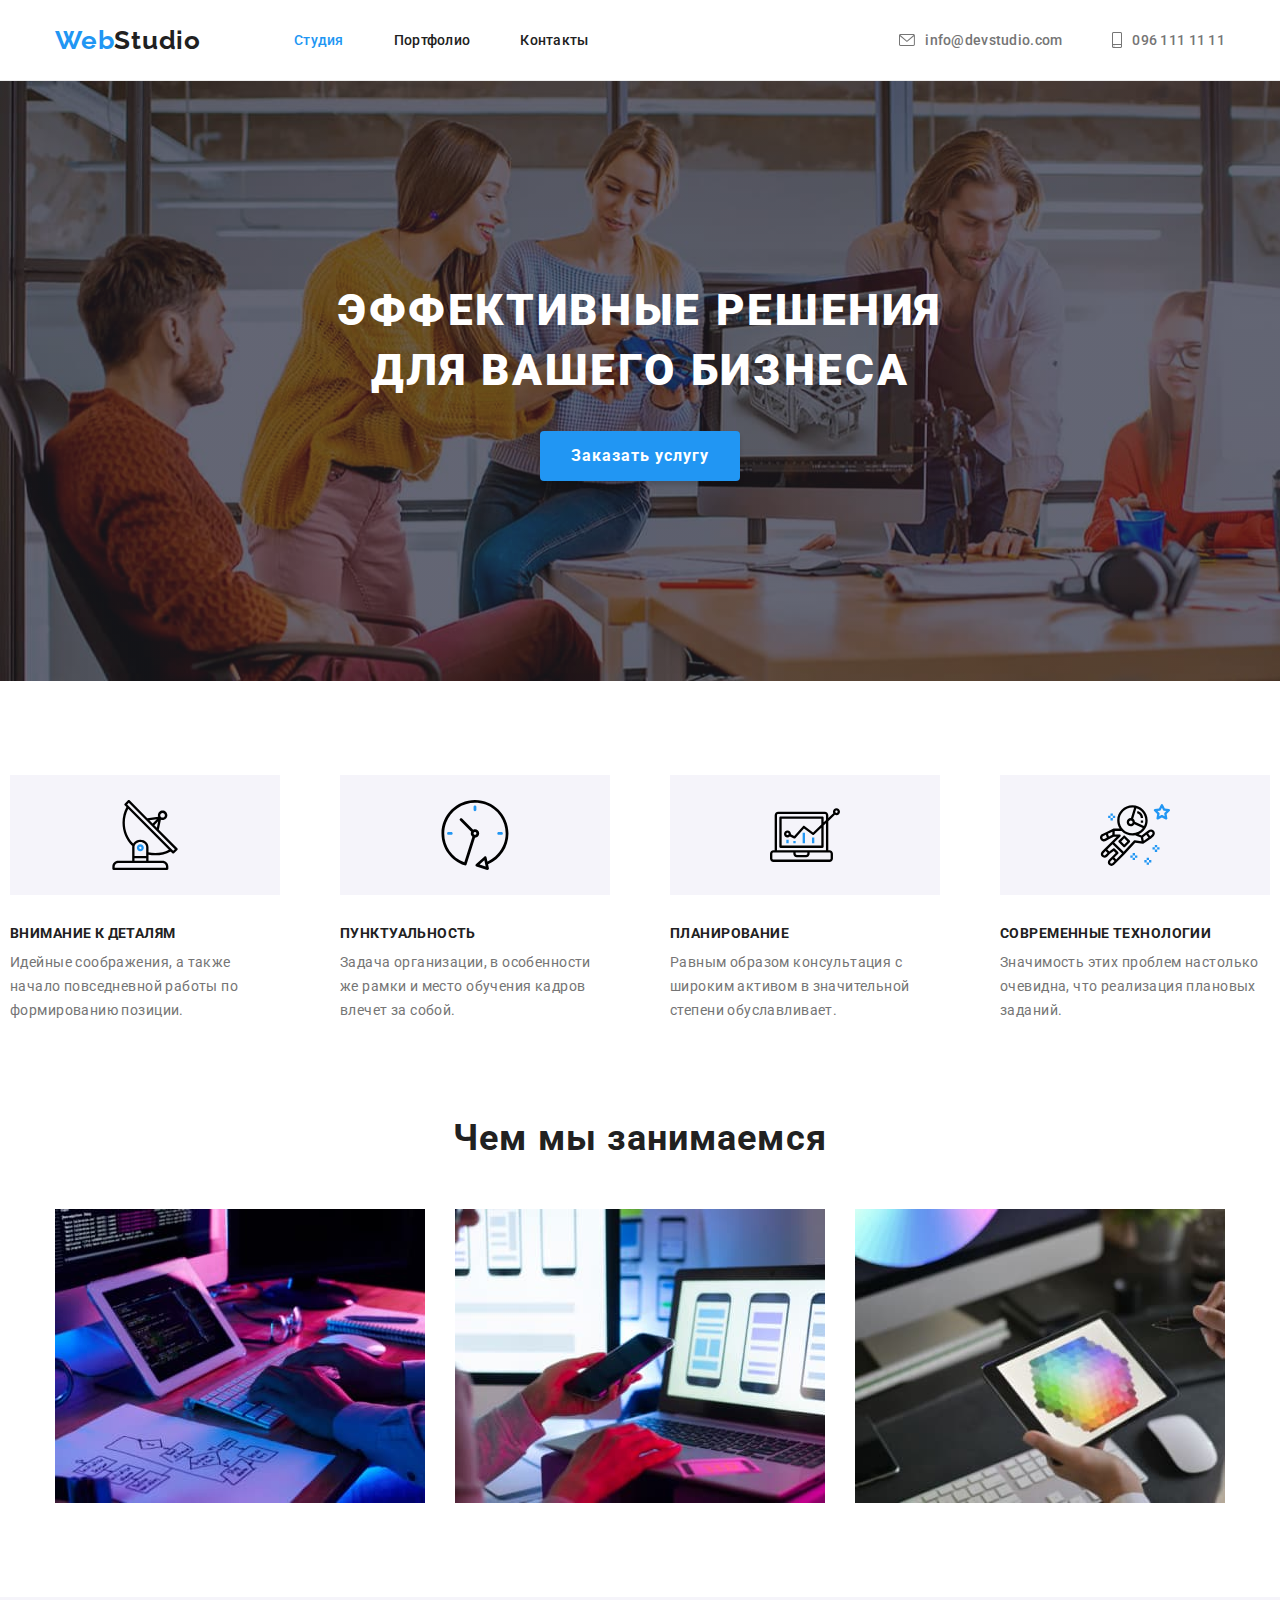
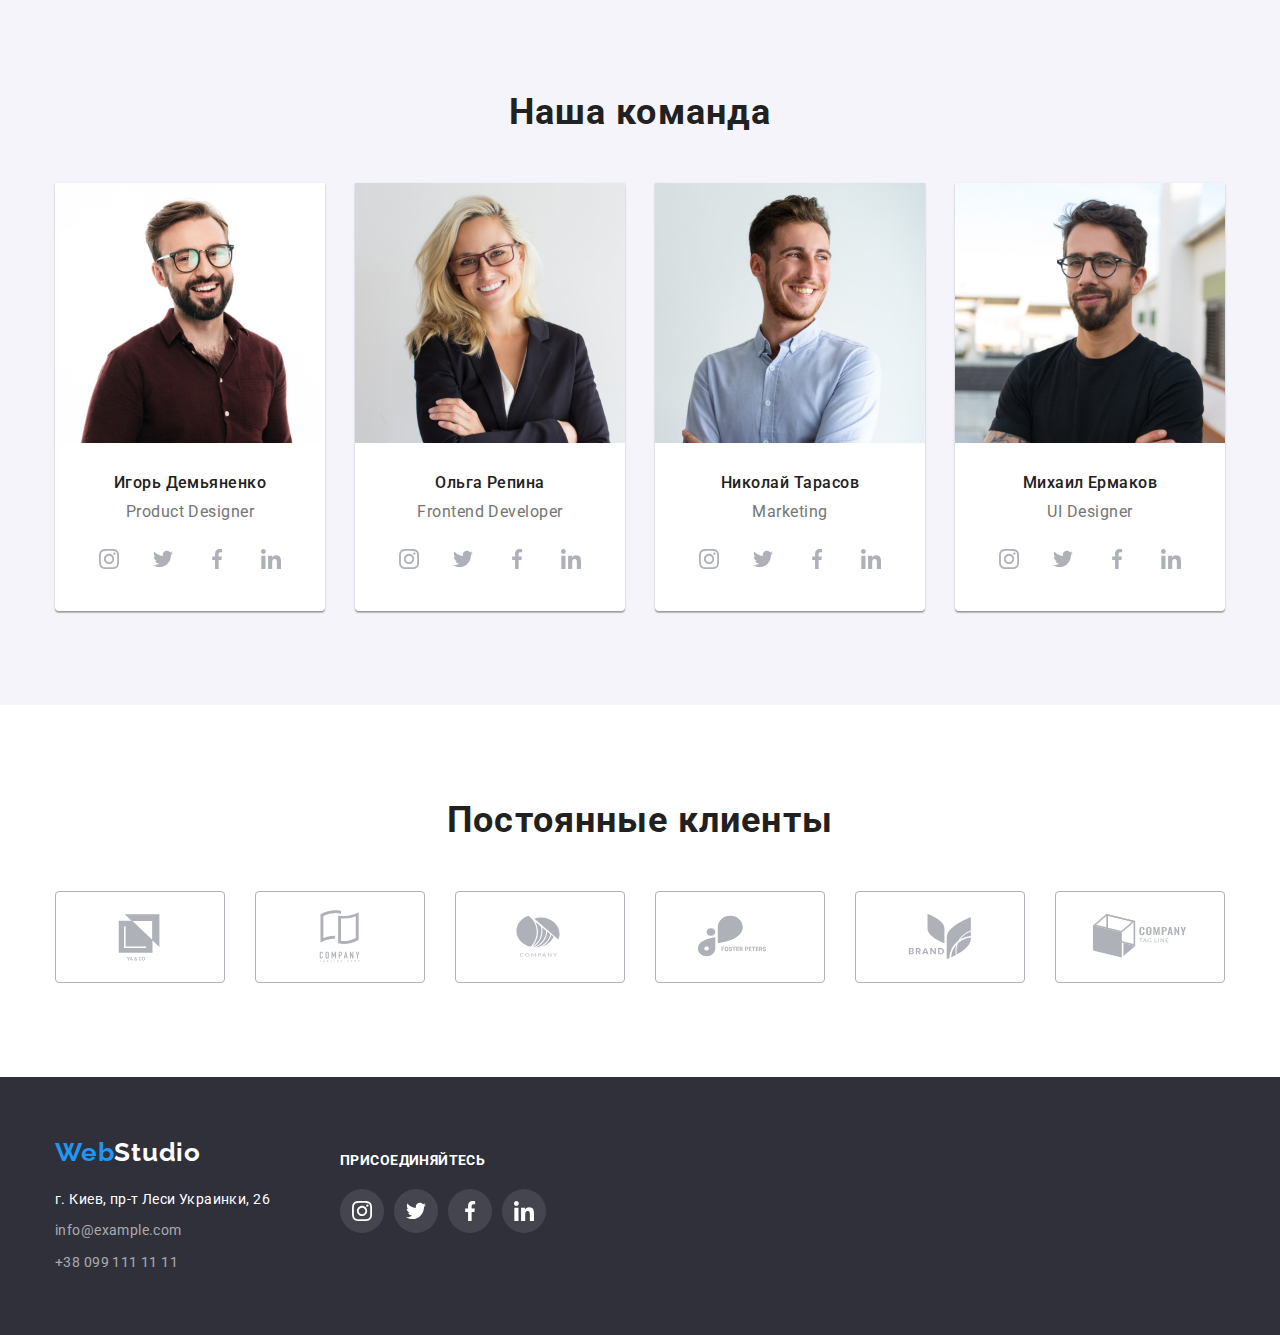
==== index.html @ 715cdfd1 "Initial commit" ====
<!DOCTYPE html>
<html lang="ru">
  <head>
    <meta charset="UTF-8" />
    <meta http-equiv="X-UA-Compatible" content="IE=edge" />
    <meta name="viewport" content="width=device-width, initial-scale=1.0" />
    <title>Студия</title>
    <link rel="preconnect" href="https://fonts.googleapis.com" />
    <link rel="preconnect" href="https://fonts.gstatic.com" crossorigin />
    <link
      href="https://fonts.googleapis.com/css2?family=Raleway:wght@700&family=Roboto:wght@400;500;700;900&display=swap"
      rel="stylesheet"
    />
    <link
      rel="stylesheet"
      href="https://cdnjs.cloudflare.com/ajax/libs/modern-normalize/1.1.0/modern-normalize.css"
      integrity="sha512-Y0MM+V6ymRKN2zStTqzQ227DWhhp4Mzdo6gnlRnuaNCbc+YN/ZH0sBCLTM4M0oSy9c9VKiCvd4Jk44aCLrNS5Q=="
      crossorigin="anonymous"
      referrerpolicy="no-referrer"
    />
    <link rel="stylesheet" href="./css/styles.css" />
  </head>
  <body class="page">
    <header class="header">
      <div class="container container-header">
        <a class="logo link" href="./index.html" lang="en"
          >Web<span class="second-color-logo">Studio</span></a
        >
        <nav class="nav">
          <ul class="site-nav list">
            <li><a class="link current" href="./index.html">Студия</a></li>
            <li><a class="link" href="./portfolio.html">Портфолио</a></li>
            <li><a class="link" href="#contacts">Контакты</a></li>
          </ul>
        </nav>
        <ul class="contacts-header">
          <li>
            <a class="contact link" href="mailto:info@devstudio.com" lang="en">
              <svg class="icon-contact" aria-label="Конверт" width="16px" height="12px">
                <use href="./images/icon-svg.svg#icon-envelope"></use>
              </svg>
              info@devstudio.com</a
            >
          </li>
          <li>
            <a class="contact link" href="tel+380961111111">
              <svg class="icon-contact" aria-label="Телефон" width="10px" height="16px">
                <use href="./images/icon-svg.svg#icon-smartphone"></use>
              </svg>
              096 111 11 11</a
            >
          </li>
        </ul>
      </div>
    </header>
    <!--hero-->
    <main>
      <section class="hero-section">
        <div class="container">
          <h1 class="hero-title">Эффективные решения для вашего бизнеса</h1>
          <button class="hero-button" type="button">Заказать услугу</button>
        </div>
      </section>
      <!--benefits(be hides)-->
      <section class="section section-benefits">
        <div class="container">
          <h2 class="title visually-hidden">benefits</h2>
          <ul class="benefits-list">
            <li class="benefits-item">
              <div class="feature">
                <svg width="70px" height="70px">
                  <use href="./images/icon-svg.svg#icon-antenna"></use>
                </svg>
              </div>
              <h3 class="title-item">Внимание к деталям</h3>
              <p class="text">
                Идейные соображения, а также начало повседневной работы по формированию позиции.
              </p>
            </li>
            <li class="benefits-item">
              <div class="feature">
                <svg width="70px" height="70px">
                  <use href="./images/icon-svg.svg#icon-clock"></use>
                </svg>
              </div>
              <h3 class="title-item">Пунктуальность</h3>
              <p class="text">
                Задача организации, в особенности же рамки и место обучения кадров влечет за собой.
              </p>
            </li>
            <li class="benefits-item">
              <div class="feature">
                <svg width="70px" height="70px">
                  <use href="./images/icon-svg.svg#icon-diagram"></use>
                </svg>
              </div>
              <h3 class="title-item">Планирование</h3>
              <p class="text">
                Равным образом консультация с широким активом в значительной степени обуславливает.
              </p>
            </li>
            <li class="benefits-item">
              <div class="feature">
                <svg width="70px" height="70px">
                  <use href="./images/icon-svg.svg#icon-astronaut"></use>
                </svg>
              </div>
              <h3 class="title-item">Современные технологии</h3>
              <p class="text">
                Значимость этих проблем настолько очевидна, что реализация плановых заданий.
              </p>
            </li>
          </ul>
        </div>
      </section>
      <!--about-->
      <section class="section section-about">
        <div class="container">
          <h2 class="title section-title">Чем мы занимаемся</h2>
          <ul class="about-list">
            <li class="about-item">
              <img src="./images/img-1.jpg" width="370" alt="верстка html" />
            </li>
            <li class="about-item">
              <img
                src="./images/img-2.jpg"
                width="370"
                alt="работа над стилем будущего приложения"
              />
            </li>
            <li class="about-item">
              <img src="./images/img-3.jpg" width="370" alt="палитра цветов на экране планшета" />
            </li>
          </ul>
        </div>
      </section>
      <!--our team-->
      <section class="section section-team">
        <div class="container">
          <h2 class="title section-title">Наша команда</h2>
          <ul class="cards">
            <li class="card">
              <img src="./images/img-t1.jpg" width="270" alt="фото мужчины" />
              <div class="team-card-wrapper">
                <h3 class="title-item-team">Игорь Демьяненко</h3>
                <p class="text-team" lang="en">Product Designer</p>
                <ul class="social-list">
                  <li>
                    <a class="social-link" href="https://www.instagram.com/">
                      <svg
                        class="social-icon"
                        width="20px"
                        height="20px"
                        aria-label="посилання на instagram"
                      >
                        <use href="./images/icon-svg.svg#icon-instagram"></use>
                      </svg>
                    </a>
                  </li>
                  <li>
                    <a class="social-link" href="https://twitter.com/">
                      <svg
                        class="social-icon"
                        width="20px"
                        height="20px"
                        aria-label="посилання на twitter"
                      >
                        <use href="./images/icon-svg.svg#icon-twitter"></use>
                      </svg>
                    </a>
                  </li>
                  <li>
                    <a class="social-link" href="https://www.facebook.com/">
                      <svg
                        class="social-icon"
                        width="20px"
                        height="20px"
                        aria-label="посилання на facebook"
                      >
                        <use href="./images/icon-svg.svg#icon-facebook"></use>
                      </svg>
                    </a>
                  </li>
                  <li>
                    <a class="social-link" href="https://ua.linkedin.com/">
                      <svg
                        class="social-icon"
                        width="20px"
                        height="20px"
                        aria-label="посилання на linkedin"
                      >
                        <use href="./images/icon-svg.svg#icon-linkedin"></use>
                      </svg>
                    </a>
                  </li>
                </ul>
              </div>
            </li>
            <li class="card">
              <img src="./images/img-t2.jpg" width="270" alt="фото женщины" />
              <div class="team-card-wrapper">
                <h3 class="title-item-team">Ольга Репина</h3>
                <p class="text-team" lang="en">Frontend Developer</p>
                <ul class="social-list">
                  <li>
                    <a class="social-link" href="https://www.instagram.com/">
                      <svg
                        class="social-icon"
                        width="20px"
                        height="20px"
                        aria-label="посилання на instagram"
                      >
                        <use href="./images/icon-svg.svg#icon-instagram"></use>
                      </svg>
                    </a>
                  </li>
                  <li>
                    <a class="social-link" href="https://twitter.com/">
                      <svg
                        class="social-icon"
                        width="20px"
                        height="20px"
                        aria-label="посилання на twitter"
                      >
                        <use href="./images/icon-svg.svg#icon-twitter"></use>
                      </svg>
                    </a>
                  </li>
                  <li>
                    <a class="social-link" href="https://www.facebook.com/">
                      <svg
                        class="social-icon"
                        width="20px"
                        height="20px"
                        aria-label="посилання на facebook"
                      >
                        <use href="./images/icon-svg.svg#icon-facebook"></use>
                      </svg>
                    </a>
                  </li>
                  <li>
                    <a class="social-link" href="https://ua.linkedin.com/">
                      <svg
                        class="social-icon"
                        width="20px"
                        height="20px"
                        aria-label="посилання на linkedin"
                      >
                        <use href="./images/icon-svg.svg#icon-linkedin"></use>
                      </svg>
                    </a>
                  </li>
                </ul>
              </div>
            </li>
            <li class="card">
              <img src="./images/img-t3.jpg" width="270" alt="фото мужчины" />
              <div class="team-card-wrapper">
                <h3 class="title-item-team">Николай Тарасов</h3>
                <p class="text-team" lang="en">Marketing</p>
                <ul class="social-list">
                  <li>
                    <a class="social-link" href="https://www.instagram.com/">
                      <svg
                        class="social-icon"
                        width="20px"
                        height="20px"
                        aria-label="посилання на instagram"
                      >
                        <use href="./images/icon-svg.svg#icon-instagram"></use>
                      </svg>
                    </a>
                  </li>
                  <li>
                    <a class="social-link" href="https://twitter.com/">
                      <svg
                        class="social-icon"
                        width="20px"
                        height="20px"
                        aria-label="посилання на twitter"
                      >
                        <use href="./images/icon-svg.svg#icon-twitter"></use>
                      </svg>
                    </a>
                  </li>
                  <li>
                    <a class="social-link" href="https://www.facebook.com/">
                      <svg
                        class="social-icon"
                        width="20px"
                        height="20px"
                        aria-label="посилання на facebook"
                      >
                        <use href="./images/icon-svg.svg#icon-facebook"></use>
                      </svg>
                    </a>
                  </li>
                  <li>
                    <a class="social-link" href="https://ua.linkedin.com/">
                      <svg
                        class="social-icon"
                        width="20px"
                        height="20px"
                        aria-label="посилання на linkedin"
                      >
                        <use href="./images/icon-svg.svg#icon-linkedin"></use>
                      </svg>
                    </a>
                  </li>
                </ul>
              </div>
            </li>
            <li class="card">
              <img src="./images/img-t4.jpg" width="270" alt="фото мужчины" />
              <div class="team-card-wrapper">
                <h3 class="title-item-team">Михаил Ермаков</h3>
                <p class="text-team" lang="en">UI Designer</p>
                <ul class="social-list">
                  <li>
                    <a class="social-link" href="https://www.instagram.com/">
                      <svg
                        class="social-icon"
                        width="20px"
                        height="20px"
                        aria-label="посилання на instagram"
                      >
                        <use href="./images/icon-svg.svg#icon-instagram"></use>
                      </svg>
                    </a>
                  </li>
                  <li>
                    <a class="social-link" href="https://twitter.com/">
                      <svg
                        class="social-icon"
                        width="20px"
                        height="20px"
                        aria-label="посилання на twitter"
                      >
                        <use href="./images/icon-svg.svg#icon-twitter"></use>
                      </svg>
                    </a>
                  </li>
                  <li>
                    <a class="social-link" href="https://www.facebook.com/">
                      <svg
                        class="social-icon"
                        width="20px"
                        height="20px"
                        aria-label="посилання на facebook"
                      >
                        <use href="./images/icon-svg.svg#icon-facebook"></use>
                      </svg>
                    </a>
                  </li>
                  <li>
                    <a class="social-link" href="https://ua.linkedin.com/">
                      <svg
                        class="social-icon"
                        width="20px"
                        height="20px"
                        aria-label="посилання на linkedin"
                      >
                        <use href="./images/icon-svg.svg#icon-linkedin"></use>
                      </svg>
                    </a>
                  </li>
                </ul>
              </div>
            </li>
          </ul>
        </div>
      </section>

      <section class="section">
        <div class="container">
          <h2 class="title section-title">Постоянные клиенты</h2>
          <ul class="regular-list">
            <li>
              <a class="regular-link" href="#">
                <svg class="regular-icon" width="106px" height="60px">
                  <use href="./images/icon-svg.svg#icon-yaco"></use>
                </svg>
              </a>
            </li>
            <li>
              <a class="regular-link" href="#">
                <svg class="regular-icon" width="106px" height="60px">
                  <use href="./images/icon-svg.svg#icon-company-tagline-here"></use>
                </svg>
              </a>
            </li>
            <li>
              <a class="regular-link" href="#">
                <svg class="regular-icon" width="106px" height="60px">
                  <use href="./images/icon-svg.svg#icon-company"></use>
                </svg>
              </a>
            </li>
            <li>
              <a class="regular-link" href="#">
                <svg class="regular-icon" width="106px" height="60px">
                  <use href="./images/icon-svg.svg#icon-foster-peters"></use>
                </svg>
              </a>
            </li>
            <li>
              <a class="regular-link" href="#">
                <svg class="regular-icon" width="106px" height="60px">
                  <use href="./images/icon-svg.svg#icon-brand"></use>
                </svg>
              </a>
            </li>
            <li>
              <a class="regular-link" href="#">
                <svg class="regular-icon" width="106px" height="60px">
                  <use href="./images/icon-svg.svg#icon-company-tag-line"></use>
                </svg>
              </a>
            </li>
          </ul>
        </div>
      </section>
    </main>
    <!-- footer -->
    <footer class="footer">
      <div class="container nav-footer">
        <div class="nav-footer-block">
          <a class="logo link" href="./index.html" lang="en"
            >Web<span class="alt-color-logo">Studio</span></a
          >
          <address class="address" id="contacts">
            <ul class="contacts-list">
              <li class="address-contact">г. Киев, пр-т Леси Украинки, 26</li>
              <li>
                <a class="link contact-footer" href="mailto:info@example.com" lang="en"
                  >info@example.com</a
                >
              </li>
              <li>
                <a class="link contact-footer" href="tel+380991111111">+38 099 111 11 11</a>
              </li>
            </ul>
          </address>
        </div>
        <div class="join-us">
          <h2 class="title-item footer-title">присоединяйтесь</h2>
          <ul class="social-list-footer">
            <li>
              <a class="social-link footer-social" href="https://www.instagram.com/">
                <svg width="20px" height="20px">
                  <use href="./images/icon-svg.svg#icon-instagram"></use>
                </svg>
              </a>
            </li>
            <li>
              <a class="social-link footer-social" href="https://twitter.com/">
                <svg width="20px" height="20px">
                  <use href="./images/icon-svg.svg#icon-twitter"></use>
                </svg>
              </a>
            </li>
            <li>
              <a class="social-link footer-social" href="https://www.facebook.com/">
                <svg width="20px" height="20px">
                  <use href="./images/icon-svg.svg#icon-facebook"></use>
                </svg>
              </a>
            </li>
            <li>
              <a class="social-link footer-social" href="https://ua.linkedin.com/">
                <svg width="20px" height="20px">
                  <use href="./images/icon-svg.svg#icon-linkedin"></use>
                </svg>
              </a>
            </li>
          </ul>
        </div>
      </div>
    </footer>
  </body>
</html>
---- css/styles.css ----
:root {
  --background-color: #e5e5e5;
  --background-second-color: #2f303a;
  --background-white: #ffffff;
  --background-section: #f5f4fa;
  --title-text-color: #212121;
  --primary-text-color: #757575;
  --accent-color: #2196f3;
  --social-color: #afb1b8;
  --hero-button-accent: #188ce8;
}
/* base */
html {
  scroll-behavior: smooth;
}
body {
  color: var(--title-text-color);

  font-family: 'Roboto', sans-serif;
  font-size: 14px;
}

h1,
h2,
h3,
h4,
h5,
h6,
p,
ul {
  list-style: none;
  margin: 0;
  padding: 0;
}
.container {
  padding: 0px 15px;
  width: 1200px;
  margin-left: auto;
  margin-right: auto;
}

.section {
  padding-top: 94px;
  padding-bottom: 94px;
}

img {
  max-width: 100%;
  display: block;
}

.visually-hidden {
  position: absolute;
  width: 1px;
  height: 1px;
  margin: -1px;
  border: 0;
  padding: 0;

  white-space: nowrap;
  clip-path: inset(100%);
  clip: rect(0 0 0 0);
  overflow: hidden;
}

/* header */

.container-header {
  display: flex;
  align-items: center;
}

.header {
  border-bottom: #ececec solid 1px;
}

.nav {
  margin-left: 93px;
}

.site-nav {
  display: flex;
  font-weight: 500;
  line-height: 1.17;
  letter-spacing: 0.02em;
}

.site-nav .link {
  display: block;
  padding: 32px 0;
}

.site-nav > li + li {
  margin-left: 50px;
}

.site-nav .link.current {
  color: var(--accent-color);
}

.link {
  text-decoration: none;
  color: inherit;
}

.link:hover,
.link:focus {
  color: var(--accent-color);
}

.contacts-header {
  display: flex;
  margin-left: auto;
  font-weight: 500;
  letter-spacing: 0.02em;
}

.contacts-header > li + li {
  margin-left: 50px;
}

.contacts-header .link {
  display: flex;
  padding: 32px 0;
}

.icon-contact {
  margin-right: 10px;
  fill: currentColor;
}

.contact {
  display: flex;
  align-items: center;
  color: var(--primary-text-color);

  cursor: pointer;
}
.contact:hover,
.contact:focus {
  color: var(--accent-color);
}

/* logo */
.logo {
  font-family: Raleway, sans-serif;
  font-weight: 700;
  font-size: 26px;
  line-height: 1.17;
  letter-spacing: 0.03em;
  color: #2196f3;
}
.alt-color-logo {
  color: var(--background-white);
}
.second-color-logo {
  color: var(--title-text-color);
}
/* hero */
.hero-title {
  width: 696px;
  margin-left: auto;
  margin-right: auto;
  font-weight: 900;
  font-size: 44px;
  line-height: 1.36;
  letter-spacing: 0.06em;
  text-transform: uppercase;
  text-align: center;
  color: var(--background-white);
}
.hero-section {
  width: 100%;
  max-width: 1600px;
  margin-left: auto;
  margin-right: auto;
  background-image: linear-gradient(to bottom, rgba(47, 48, 58, 0.4), rgba(47, 48, 58, 0.4)),
    url(../images/hero-img.jpg);
  background-color: var(--background-second-color);
  padding: 200px 0;
}
.hero-button {
  display: block;
  margin: 0 auto;
  margin-top: 30px;

  font-family: inherit;
  font-weight: 700;
  font-size: 16px;
  line-height: 1.86;
  letter-spacing: 0.06em;

  width: 200px;
  height: 50px;
  box-shadow: 0px 4px 4px rgba(0, 0, 0, 0.15);
  border: none;
  border-radius: 4px;

  background-color: var(--accent-color);
  color: var(--background-white);

  cursor: pointer;
}
.hero-button:hover,
.hero-button:focus {
  background-color: var(--hero-button-accent);
  color: var(--background-white);
}

/* main page */

.feature {
  display: flex;
  justify-content: center;
  align-items: center;

  width: 270px;
  height: 120px;

  background-color: var(--background-section);

  margin-bottom: 30px;
}

/* benefit */

.benefits-list,
.about-list,
.cards {
  display: flex;
  justify-content: center;
}

.benefits-list > li {
  display: block;
  padding: 0 15px;
}

.benefits-list > li + li,
.about-list > li + li,
.cards > li + li {
  margin-left: 30px;
}

.benefits-list .text,
.text-team {
  margin-top: 10px;
}

.section-title {
  margin-bottom: 50px;
  font-weight: 700;
  font-size: 36px;
  line-height: 1.17;
  color: var(--title-text-color);
  letter-spacing: 0.03em;

  text-align: center;
}

.section-about {
  padding-top: 0;
}

/* our-team */

.section-team {
  background-color: var(--background-section);
}

.team-card-wrapper {
  padding: 30px 0;
}

.card {
  background-color: var(--background-white);
  box-shadow: 0px 1px 3px rgba(0, 0, 0, 0.12), 0px 1px 1px rgba(0, 0, 0, 0.14),
    0px 2px 1px rgba(0, 0, 0, 0.2);
  border-radius: 0px 0px 4px 4px;
}

.social-list {
  display: flex;
  justify-content: center;
  align-items: center;
  margin-top: 16px;

  gap: 10px;
}

.social-link {
  width: 44px;
  height: 44px;

  display: flex;
  justify-content: center;
  align-items: center;

  border-radius: 50%;
  color: var(--social-color);
}

.social-link:hover,
.social-link:focus {
  color: var(--background-white);
  background-color: var(--accent-color);
}

.social-icon {
  fill: currentColor;
}

/* regular-clients */

.regular-list {
  display: flex;
  gap: 30px;
}

.regular-link {
  width: 170px;
  height: 92px;

  display: flex;
  justify-content: center;
  align-items: center;

  border: var(--social-color) 1px solid;
  border-radius: 4px;

  color: var(--social-color);
}

.regular-link:hover,
.regular-link:focus {
  color: var(--accent-color);
  border: var(--accent-color) 1px solid;
}

.regular-icon {
  fill: currentColor;
}

/* portfolio-main */

.filter {
  display: flex;
  justify-content: center;
  align-items: center;
  margin-bottom: 50px;
  gap: 8px;
}

.filter-items {
  display: flex;
  flex-wrap: wrap;
  gap: 30px;
}

.filter-card:hover,
.filter-card:focus {
  cursor: pointer;
  box-shadow: 1px 4px 6px 0px #00000029, 0px 4px 4px 0px #0000000f, 0px 1px 1px 0px #0000001f;
}

.container-card {
  padding: 20px 24px;
  border: #eeeeee solid 1px;
  border-top: none;
}

/* fonts */
.title-item {
  font-weight: 700;
  font-size: 14px;
  line-height: 1.17;
  letter-spacing: 0.03em;
  text-transform: uppercase;
  color: var(--title-text-color);
}

.title-item-team {
  font-weight: 500;
  font-size: 16px;
  line-height: 1.19;
  text-align: center;
  letter-spacing: 0.03em;

  color: var(--title-text-color);
}

.title-item-portfolio {
  margin-bottom: 4px;
  font-weight: 700;
  font-size: 18px;
  line-height: 2;
  letter-spacing: 0.06em;
  color: var(--title-text-color);
}

.text {
  font-size: 14px;
  line-height: 1.7;
  letter-spacing: 0.03em;

  color: var(--primary-text-color);
}

.text-team {
  font-size: 16px;
  line-height: 1.19;
  letter-spacing: 0.03em;
  text-align: center;

  color: var(--primary-text-color);
}

.text-portfolio {
  font-size: 16px;
  line-height: 1.9;
  letter-spacing: 0.03em;

  color: var(--primary-text-color);
}

/* button */

.button {
  padding: 6px 22px;

  font-family: inherit;
  font-weight: 500;
  font-size: 16px;
  line-height: 1.63;
  letter-spacing: 0.03em;

  border: none;
  border-radius: 4px;

  color: var(--title-text-color);
  background-color: var(--background-section);
  cursor: pointer;
}

.button:hover,
.button:focus {
  box-shadow: 0px 3px 1px rgba(0, 0, 0, 0.1), 0px 1px 2px rgba(0, 0, 0, 0.08),
    0px 2px 2px rgba(0, 0, 0, 0.12);
  border-radius: 4px;
  color: var(--background-white);
  background-color: var(--accent-color);
}

.active-button {
  color: var(--background-white);
  background-color: var(--accent-color);
}

/* footer */

.footer {
  padding: 60px 0;
  background-color: var(--background-second-color);
}

.contacts-list li + li {
  margin-top: 8px;
}

.address {
  margin-top: 20px;
  font-style: normal;
}

.address-contact {
  letter-spacing: 0.03em;
  line-height: 1.7;
  color: var(--background-white);
}

.contact-footer {
  letter-spacing: 0.03em;
  line-height: 1.7;
  color: rgba(255, 255, 255, 0.6);
}

.nav-footer {
  display: flex;
}

.footer-title {
  color: var(--background-white);
}

.join-us {
  margin-left: 70px;
  margin-top: 15px;
}

.social-list-footer {
  display: flex;
  gap: 10px;
  margin-top: 20px;
}

.footer-social {
  fill: var(--background-white);
  background-color: rgba(255, 255, 255, 0.1);
}
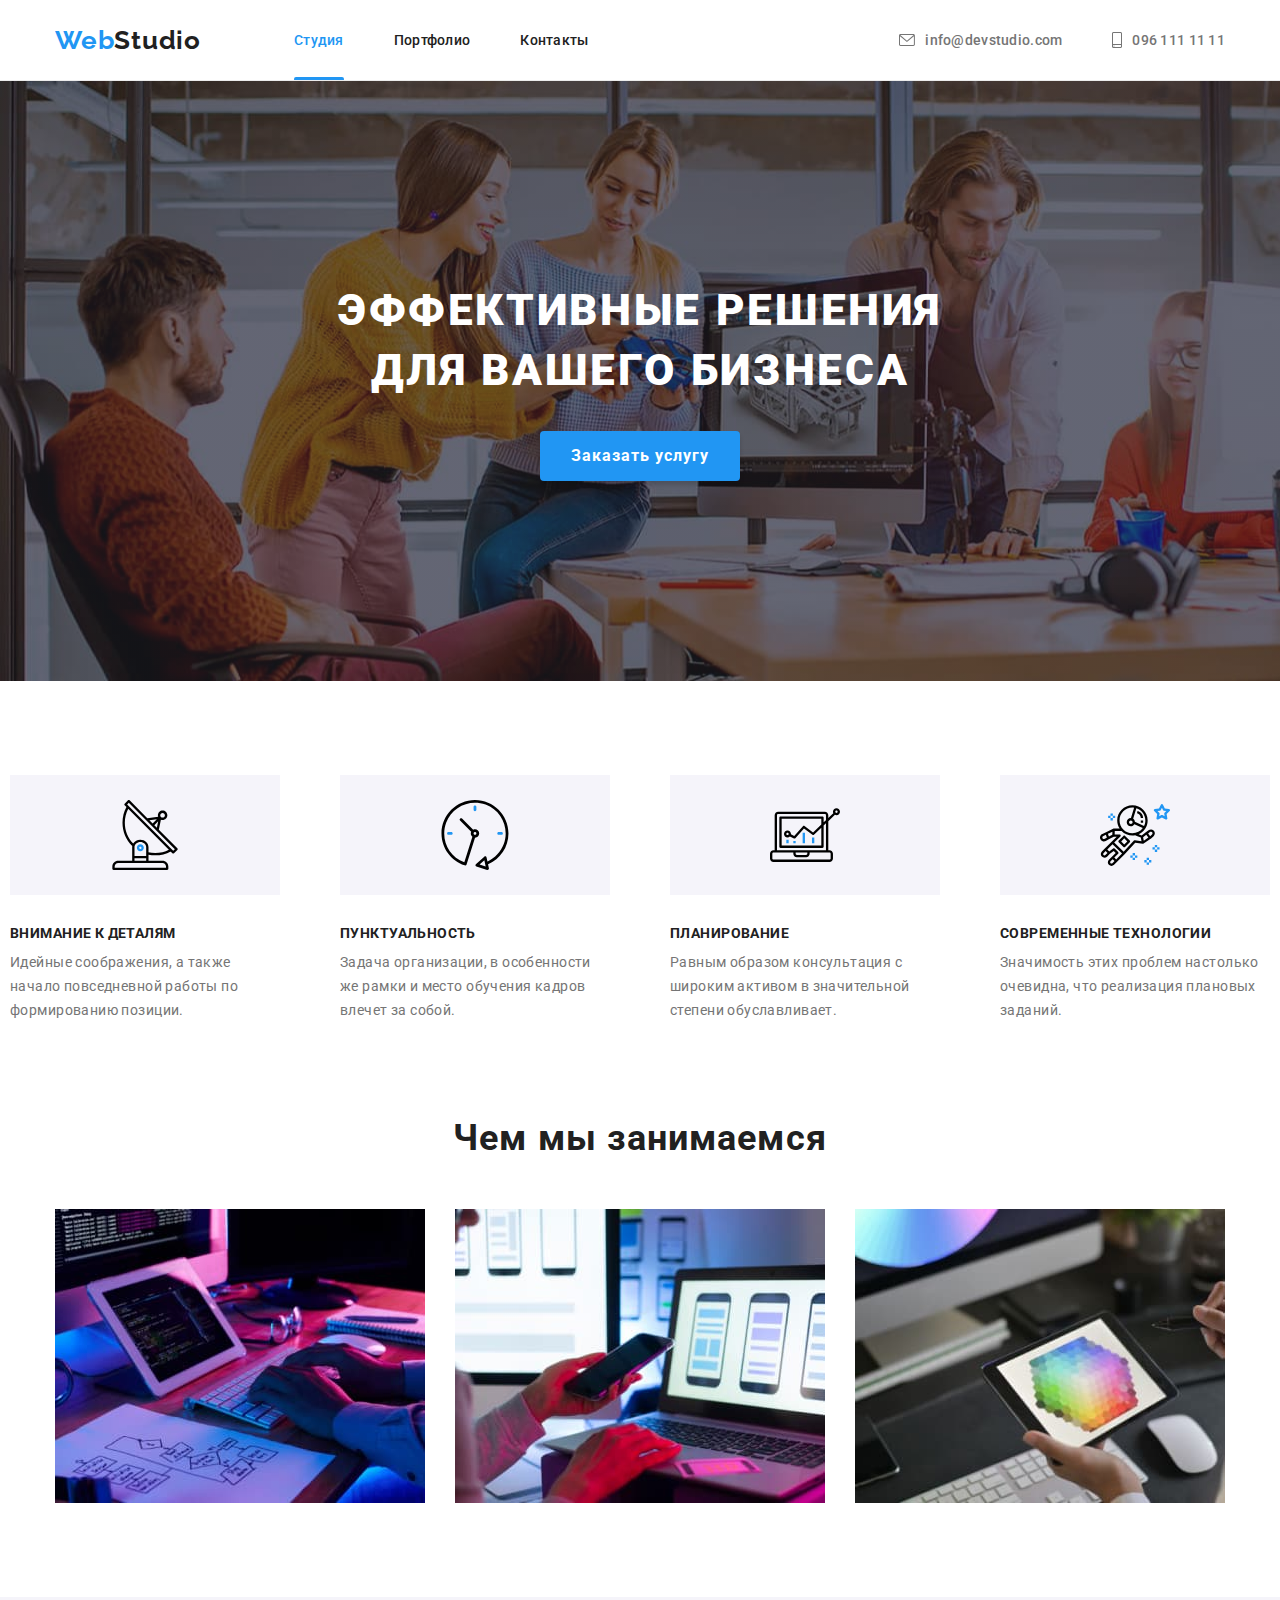
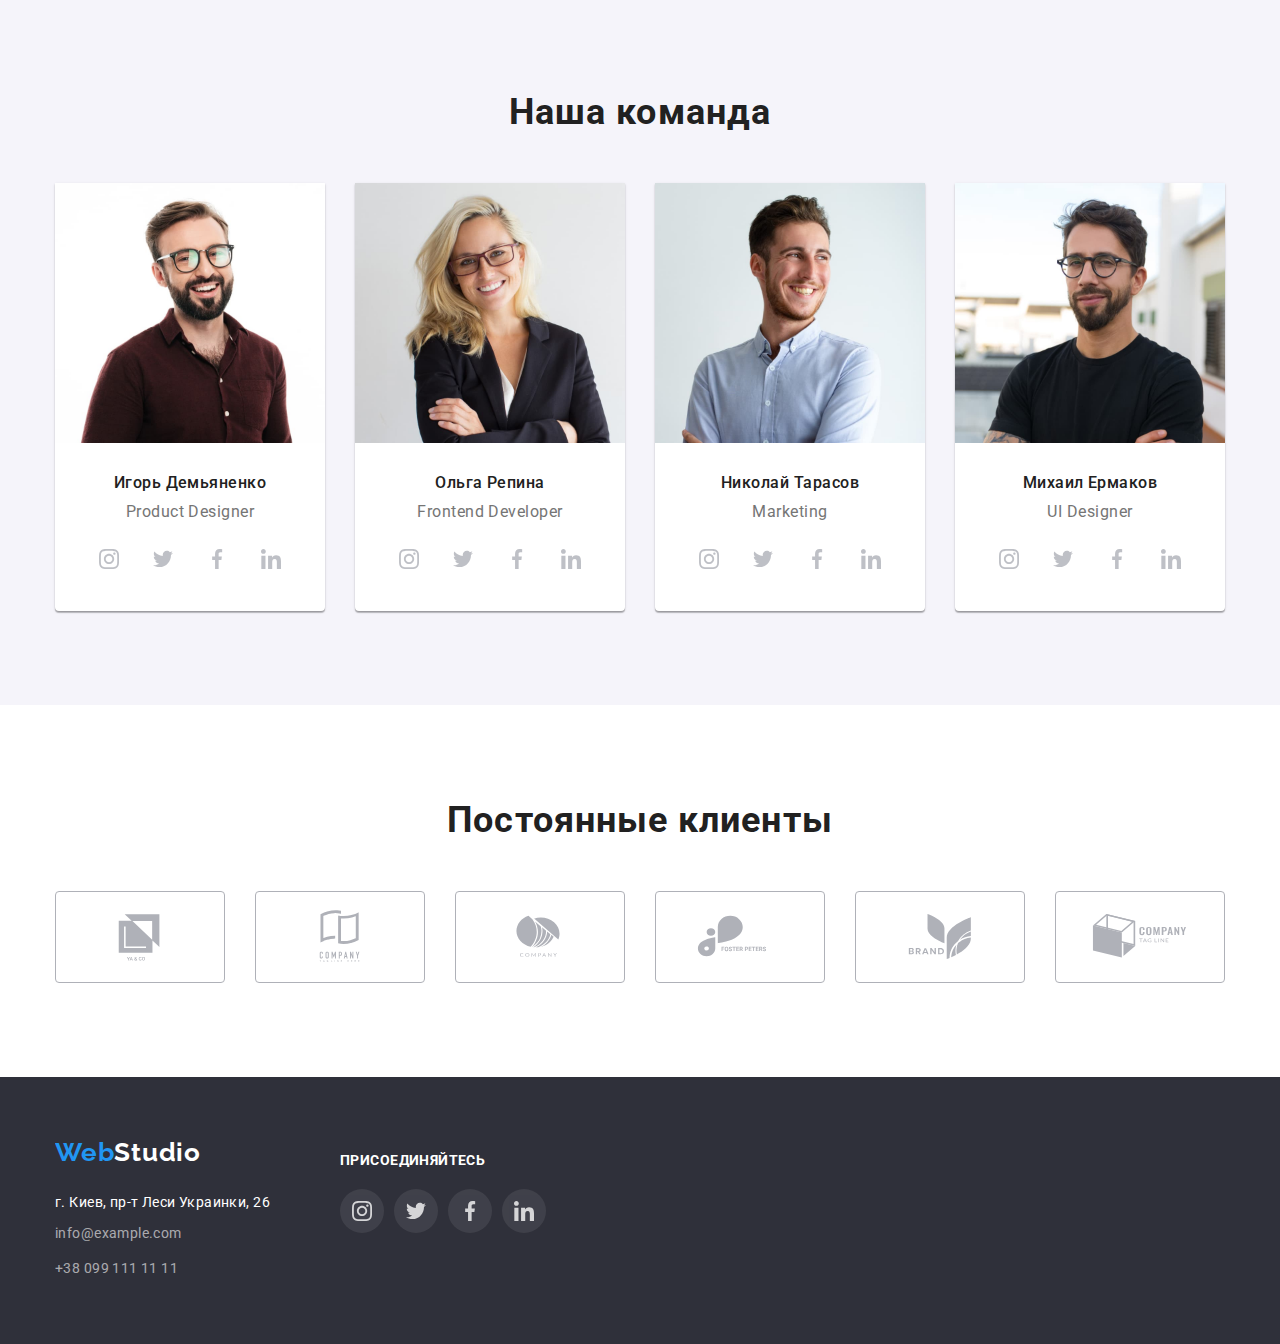
==== commit ab5b7801: "commit-one" ====
--- a/index.html
+++ b/index.html
@@ -58,7 +58,7 @@
       <section class="hero-section">
         <div class="container">
           <h1 class="hero-title">Эффективные решения для вашего бизнеса</h1>
-          <button class="hero-button" type="button">Заказать услугу</button>
+          <button class="hero-button" type="button" data-modal-open>Заказать услугу</button>
         </div>
       </section>
       <!--benefits(be hides)-->
@@ -119,17 +119,32 @@
           <h2 class="title section-title">Чем мы занимаемся</h2>
           <ul class="about-list">
             <li class="about-item">
-              <img src="./images/img-1.jpg" width="370" alt="верстка html" />
+              <div class="about-item-wrapper">
+                <img src="./images/img-1.jpg" width="370" alt="верстка html" />
+                <div class="subtitle-about-overlay">
+                  <h3 class="title-item">Десктопные приложения</h3>
+                </div>
+              </div>
             </li>
             <li class="about-item">
-              <img
-                src="./images/img-2.jpg"
-                width="370"
-                alt="работа над стилем будущего приложения"
-              />
+              <div class="about-item-wrapper">
+                <img
+                  src="./images/img-2.jpg"
+                  width="370"
+                  alt="работа над стилем будущего приложения"
+                />
+                <div class="subtitle-about-overlay">
+                  <h3 class="title-item">Мобильные приложения</h3>
+                </div>
+              </div>
             </li>
             <li class="about-item">
-              <img src="./images/img-3.jpg" width="370" alt="палитра цветов на экране планшета" />
+              <div class="about-item-wrapper">
+                <img src="./images/img-3.jpg" width="370" alt="палитра цветов на экране планшета" />
+                <div class="subtitle-about-overlay">
+                  <h3 class="title-item">Дизайнерские решения</h3>
+                </div>
+              </div>
             </li>
           </ul>
         </div>
@@ -425,9 +440,7 @@
     <footer class="footer">
       <div class="container nav-footer">
         <div class="nav-footer-block">
-          <a class="logo link" href="./index.html" lang="en"
-            >Web<span class="alt-color-logo">Studio</span></a
-          >
+          <a class="logo link" href="#" lang="en">Web<span class="alt-color-logo">Studio</span></a>
           <address class="address" id="contacts">
             <ul class="contacts-list">
               <li class="address-contact">г. Киев, пр-т Леси Украинки, 26</li>
@@ -477,5 +490,11 @@
         </div>
       </div>
     </footer>
+    <div class="backdrop is-hidden" data-modal>
+      <div class="modal">
+        <button class="button-modal" type="button" data-modal-close></button>
+      </div>
+    </div>
+    <script src="./js/modal.js"></script>
   </body>
 </html>
--- a/css/styles.css
+++ b/css/styles.css
@@ -94,13 +94,58 @@
   margin-left: 50px;
 }
 
-.site-nav .link.current {
+.link.current {
   color: var(--accent-color);
+}
+
+.link.current::after {
+  color: var(--accent-color);
+  content: '';
+  border: var(--accent-color) 2px solid;
+  border-radius: 2px;
+  height: 2px;
+
+  background-color: var(--accent-color);
+
+  position: absolute;
+  width: 100%;
+  bottom: -1px;
+  right: -5px;
+  left: 0px;
 }
 
 .link {
   text-decoration: none;
   color: inherit;
+
+  position: relative;
+  overflow: hidden;
+
+  display: inline-block;
+
+  transition: color 250ms cubic-bezier(0.4, 0, 0.2, 1);
+}
+
+.link::after {
+  content: '';
+  border: var(--accent-color) 2px solid;
+  border-radius: 2px;
+  height: 2px;
+
+  background-color: var(--accent-color);
+
+  position: absolute;
+  width: 0%;
+  bottom: -1px;
+  right: -5px;
+
+  transform-origin: left bottom;
+  transition: width 250ms cubic-bezier(0.4, 0, 0.2, 1), left 250ms cubic-bezier(0.4, 0, 0.2, 1);
+}
+
+.link:hover::after {
+  width: 100%;
+  left: 0;
 }
 
 .link:hover,
@@ -127,6 +172,11 @@
 .icon-contact {
   margin-right: 10px;
   fill: currentColor;
+  transition: box-shadow 250ms cubic-bezier(0.4, 0, 0.2, 1);
+}
+
+.contact:hover .icon-contact {
+  box-shadow: 2px 2px 2px var(--accent-color);
 }
 
 .contact {
@@ -200,6 +250,8 @@
   color: var(--background-white);
 
   cursor: pointer;
+
+  transition: background-color 250ms cubic-bezier(0.4, 0, 0.2, 1);
 }
 .hero-button:hover,
 .hero-button:focus {
@@ -257,9 +309,37 @@
 
   text-align: center;
 }
+/* about */
 
 .section-about {
   padding-top: 0;
+}
+
+.about-item-wrapper {
+  position: relative;
+  overflow: hidden;
+}
+
+.subtitle-about-overlay {
+  background-color: #2f303acc;
+  padding: 27px 0px;
+  width: 100%;
+
+  position: absolute;
+
+  transform: translateY(0px);
+  transition: transform 250ms cubic-bezier(0.4, 0, 0.2, 1);
+}
+
+.about-item-wrapper:hover .subtitle-about-overlay {
+  transform: translateY(-70px);
+}
+
+.subtitle-about-overlay .title-item {
+  width: 205px;
+  color: var(--background-white);
+  margin-left: auto;
+  margin-right: auto;
 }
 
 /* our-team */
@@ -296,14 +376,23 @@
   justify-content: center;
   align-items: center;
 
-  border-radius: 50%;
+  border-radius: 4px;
   color: var(--social-color);
+
+  transform: scale(1);
+  opacity: 0.8;
+  transition: scale 250ms cubic-bezier(0.4, 0, 0.2, 1), opacity 250ms cubic-bezier(0.4, 0, 0.2, 1),
+    border-radius 250ms cubic-bezier(0.4, 0, 0.2, 1);
 }
 
 .social-link:hover,
 .social-link:focus {
   color: var(--background-white);
   background-color: var(--accent-color);
+
+  transform: scale(1.1);
+  opacity: 1;
+  border-radius: 50%;
 }
 
 .social-icon {
@@ -329,6 +418,10 @@
   border-radius: 4px;
 
   color: var(--social-color);
+
+  transform: scale(1);
+
+  transition: color 250ms cubic-bezier(0.4, 0, 0.2, 1), border 250ms cubic-bezier(0.4, 0, 0.2, 1);
 }
 
 .regular-link:hover,
@@ -357,6 +450,10 @@
   gap: 30px;
 }
 
+.filter-card {
+  transition: box-shadow 250ms cubic-bezier(0.4, 0, 0.2, 1);
+}
+
 .filter-card:hover,
 .filter-card:focus {
   cursor: pointer;
@@ -367,6 +464,31 @@
   padding: 20px 24px;
   border: #eeeeee solid 1px;
   border-top: none;
+}
+
+.filter-card-wrapper {
+  position: relative;
+  overflow: hidden;
+}
+
+.card-overlay {
+  position: absolute;
+  top: 0px;
+  width: 100%;
+  height: 100%;
+  background-color: #2196f3e5;
+  padding: 63px 24px;
+
+  transform: translateY(100%);
+  transition: transform 250ms cubic-bezier(0.4, 0, 0.2, 1);
+}
+
+.filter-card:hover .card-overlay {
+  transform: translateY(0);
+}
+
+.card-overlay .text-portfolio {
+  color: var(--background-white);
 }
 
 /* fonts */
@@ -440,6 +562,10 @@
   color: var(--title-text-color);
   background-color: var(--background-section);
   cursor: pointer;
+
+  transition: color 250ms cubic-bezier(0.4, 0, 0.2, 1),
+    background-color 250ms cubic-bezier(0.4, 0, 0.2, 1),
+    box-shadow 250ms cubic-bezier(0.4, 0, 0.2, 1);
 }
 
 .button:hover,
@@ -506,4 +632,79 @@
 .footer-social {
   fill: var(--background-white);
   background-color: rgba(255, 255, 255, 0.1);
-}
+  border-radius: 50%;
+}
+
+.footer-social:hover {
+  border-radius: 4px;
+}
+
+/* modal+backdrop */
+
+.backdrop {
+  width: 100vw;
+  height: 100vh;
+  position: fixed;
+  top: 0px;
+  z-index: 20;
+
+  visibility: visible;
+  opacity: 1;
+
+  background-color: #00000033;
+
+  transform: scale(1);
+  transition: opacity 250ms cubic-bezier(0.4, 0, 0.2, 1), scale 250ms cubic-bezier(0.4, 0, 0.2, 1);
+}
+
+.is-hidden {
+  visibility: hidden;
+  opacity: 0;
+  pointer-events: none;
+  transform: scale(0.2);
+}
+
+.modal {
+  width: 528px;
+  height: 500px;
+
+  background-color: var(--background-white);
+  box-shadow: 0px 2px 1px 0px #00000033, 0px 1px 1px 0px #00000024, 0px 1px 3px 0px #0000001f;
+
+  border: none;
+  border-radius: 4px;
+
+  position: relative;
+  top: 50%;
+  left: 50%;
+  transform: translate(-50%, -50%);
+}
+
+.button-modal {
+  width: 30px;
+  height: 30px;
+
+  position: absolute;
+  top: 8px;
+  right: 8px;
+
+  border-radius: 50%;
+  border: 1px solid #0000001a;
+
+  background-color: var(--background-white);
+  background-image: url(../images/Vector.svg);
+  background-repeat: no-repeat;
+  background-position: center;
+  cursor: pointer;
+
+  transition: border-color 250ms cubic-bezier(0.4, 0, 0.2, 1),
+    box-shadow 250ms cubic-bezier(0.4, 0, 0.2, 1);
+}
+
+.button-modal:hover,
+.button-modal:focus {
+  border-color: var(--accent-color);
+
+  box-shadow: 0px 1px 3px 0px var(--accent-color), 0px 1px 3px 0px var(--accent-color),
+    0px 1px 1px 0px var(--accent-color);
+}
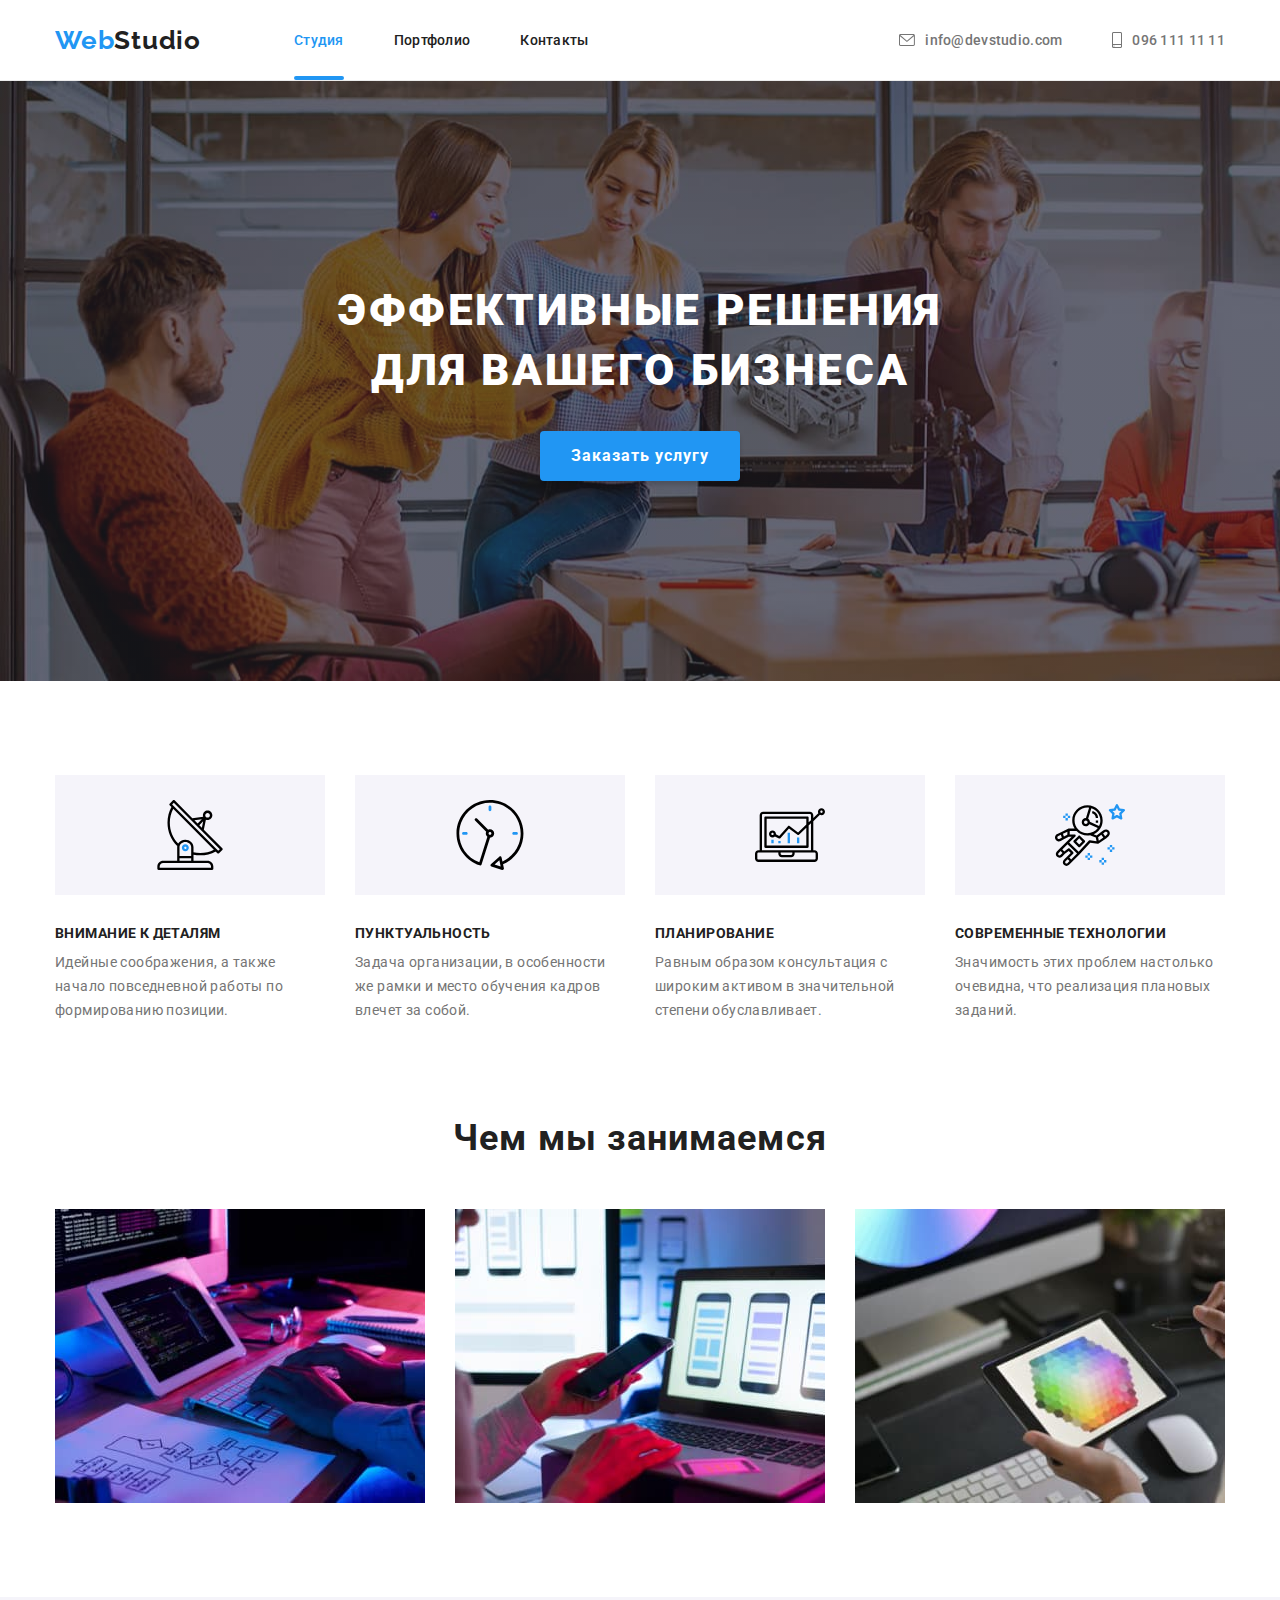
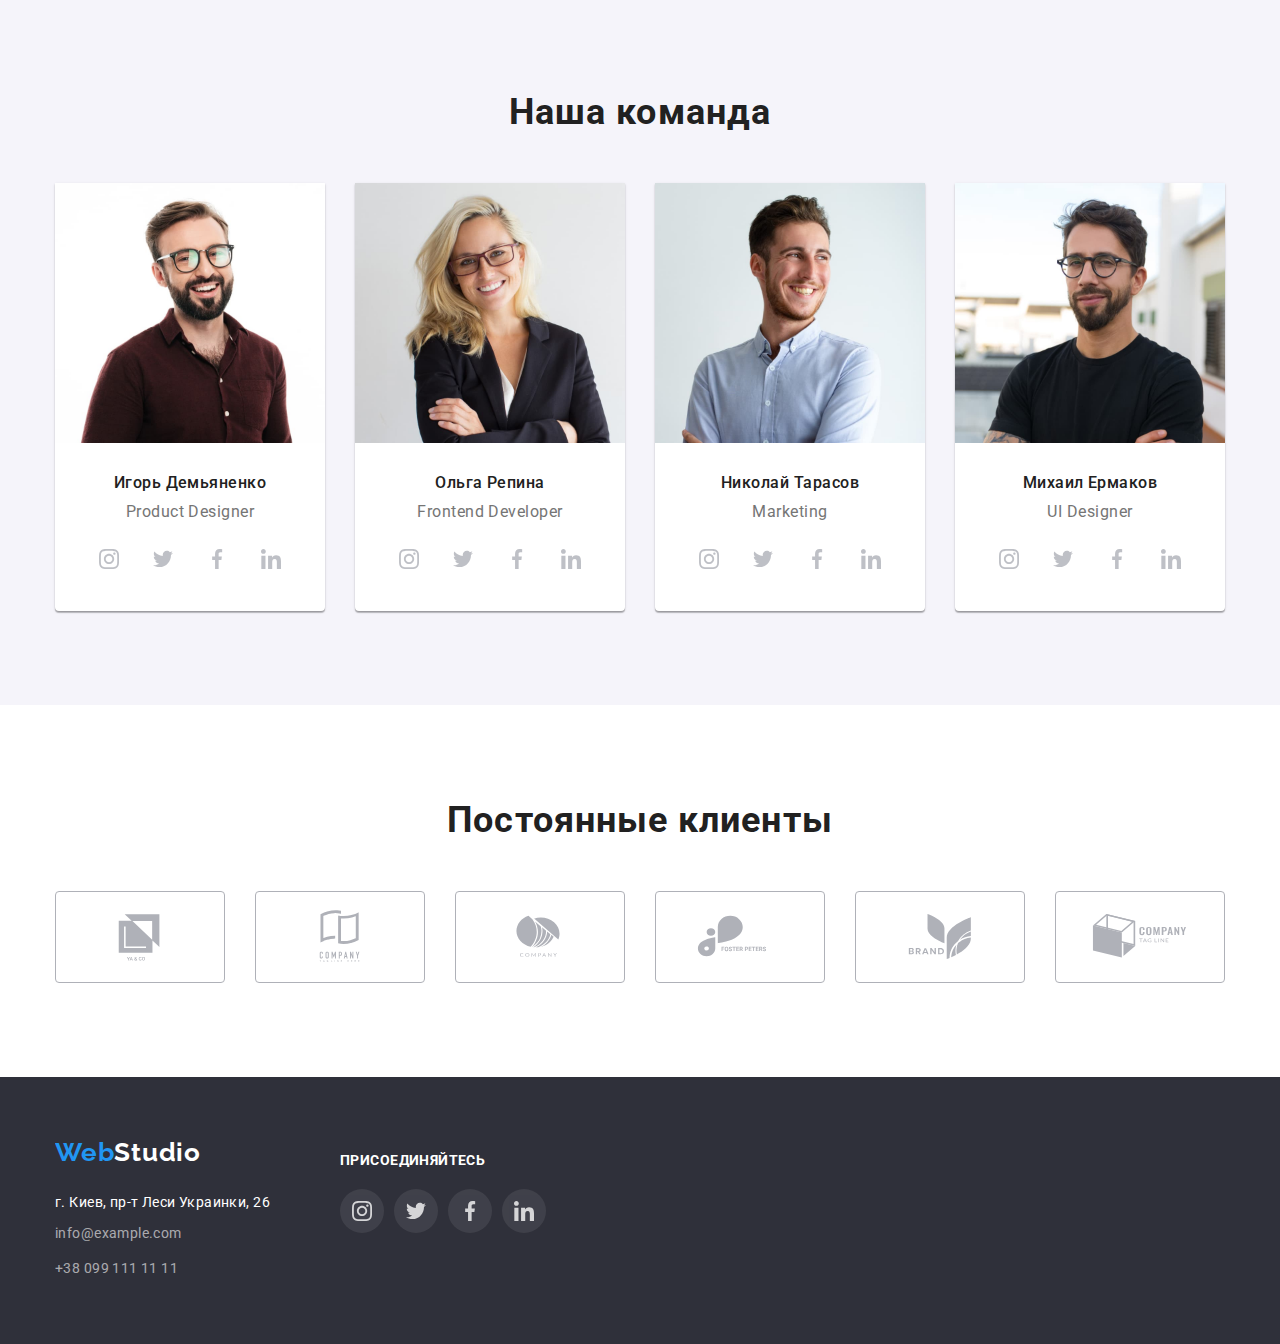
==== commit f1bfd70f: "fixed-delete-extra" ====
--- a/index.html
+++ b/index.html
@@ -27,7 +27,7 @@
           >Web<span class="second-color-logo">Studio</span></a
         >
         <nav class="nav">
-          <ul class="site-nav list">
+          <ul class="site-nav">
             <li><a class="link current" href="./index.html">Студия</a></li>
             <li><a class="link" href="./portfolio.html">Портфолио</a></li>
             <li><a class="link" href="#contacts">Контакты</a></li>
@@ -65,7 +65,7 @@
       <section class="section section-benefits">
         <div class="container">
           <h2 class="title visually-hidden">benefits</h2>
-          <ul class="benefits-list">
+          <ul class="card-set benefits-list">
             <li class="benefits-item">
               <div class="feature">
                 <svg width="70px" height="70px">
@@ -117,7 +117,7 @@
       <section class="section section-about">
         <div class="container">
           <h2 class="title section-title">Чем мы занимаемся</h2>
-          <ul class="about-list">
+          <ul class="card-set about-list">
             <li class="about-item">
               <div class="about-item-wrapper">
                 <img src="./images/img-1.jpg" width="370" alt="верстка html" />
@@ -153,7 +153,7 @@
       <section class="section section-team">
         <div class="container">
           <h2 class="title section-title">Наша команда</h2>
-          <ul class="cards">
+          <ul class="card-set cards">
             <li class="card">
               <img src="./images/img-t1.jpg" width="270" alt="фото мужчины" />
               <div class="team-card-wrapper">
@@ -161,7 +161,7 @@
                 <p class="text-team" lang="en">Product Designer</p>
                 <ul class="social-list">
                   <li>
-                    <a class="social-link" href="https://www.instagram.com/">
+                    <a class="social-link" href="https://www.instagram.com/" target="new-blank">
                       <svg
                         class="social-icon"
                         width="20px"
@@ -173,7 +173,7 @@
                     </a>
                   </li>
                   <li>
-                    <a class="social-link" href="https://twitter.com/">
+                    <a class="social-link" href="https://twitter.com/" target="new-blank">
                       <svg
                         class="social-icon"
                         width="20px"
@@ -185,7 +185,7 @@
                     </a>
                   </li>
                   <li>
-                    <a class="social-link" href="https://www.facebook.com/">
+                    <a class="social-link" href="https://www.facebook.com/" target="new-blank">
                       <svg
                         class="social-icon"
                         width="20px"
@@ -197,7 +197,7 @@
                     </a>
                   </li>
                   <li>
-                    <a class="social-link" href="https://ua.linkedin.com/">
+                    <a class="social-link" href="https://ua.linkedin.com/" target="new-blank">
                       <svg
                         class="social-icon"
                         width="20px"
@@ -218,7 +218,7 @@
                 <p class="text-team" lang="en">Frontend Developer</p>
                 <ul class="social-list">
                   <li>
-                    <a class="social-link" href="https://www.instagram.com/">
+                    <a class="social-link" href="https://www.instagram.com/" target="new-blank">
                       <svg
                         class="social-icon"
                         width="20px"
@@ -230,7 +230,7 @@
                     </a>
                   </li>
                   <li>
-                    <a class="social-link" href="https://twitter.com/">
+                    <a class="social-link" href="https://twitter.com/" target="new-blank">
                       <svg
                         class="social-icon"
                         width="20px"
@@ -242,7 +242,7 @@
                     </a>
                   </li>
                   <li>
-                    <a class="social-link" href="https://www.facebook.com/">
+                    <a class="social-link" href="https://www.facebook.com/" target="new-blank">
                       <svg
                         class="social-icon"
                         width="20px"
@@ -254,7 +254,7 @@
                     </a>
                   </li>
                   <li>
-                    <a class="social-link" href="https://ua.linkedin.com/">
+                    <a class="social-link" href="https://ua.linkedin.com/" target="new-blank">
                       <svg
                         class="social-icon"
                         width="20px"
@@ -275,7 +275,7 @@
                 <p class="text-team" lang="en">Marketing</p>
                 <ul class="social-list">
                   <li>
-                    <a class="social-link" href="https://www.instagram.com/">
+                    <a class="social-link" href="https://www.instagram.com/" target="new-blank">
                       <svg
                         class="social-icon"
                         width="20px"
@@ -287,7 +287,7 @@
                     </a>
                   </li>
                   <li>
-                    <a class="social-link" href="https://twitter.com/">
+                    <a class="social-link" href="https://twitter.com/" target="new-blank">
                       <svg
                         class="social-icon"
                         width="20px"
@@ -299,7 +299,7 @@
                     </a>
                   </li>
                   <li>
-                    <a class="social-link" href="https://www.facebook.com/">
+                    <a class="social-link" href="https://www.facebook.com/" target="new-blank">
                       <svg
                         class="social-icon"
                         width="20px"
@@ -311,7 +311,7 @@
                     </a>
                   </li>
                   <li>
-                    <a class="social-link" href="https://ua.linkedin.com/">
+                    <a class="social-link" href="https://ua.linkedin.com/" target="new-blank">
                       <svg
                         class="social-icon"
                         width="20px"
@@ -332,7 +332,7 @@
                 <p class="text-team" lang="en">UI Designer</p>
                 <ul class="social-list">
                   <li>
-                    <a class="social-link" href="https://www.instagram.com/">
+                    <a class="social-link" href="https://www.instagram.com/" target="new-blank">
                       <svg
                         class="social-icon"
                         width="20px"
@@ -344,7 +344,7 @@
                     </a>
                   </li>
                   <li>
-                    <a class="social-link" href="https://twitter.com/">
+                    <a class="social-link" href="https://twitter.com/" target="new-blank">
                       <svg
                         class="social-icon"
                         width="20px"
@@ -356,7 +356,7 @@
                     </a>
                   </li>
                   <li>
-                    <a class="social-link" href="https://www.facebook.com/">
+                    <a class="social-link" href="https://www.facebook.com/" target="new-blank">
                       <svg
                         class="social-icon"
                         width="20px"
@@ -368,7 +368,7 @@
                     </a>
                   </li>
                   <li>
-                    <a class="social-link" href="https://ua.linkedin.com/">
+                    <a class="social-link" href="https://ua.linkedin.com/" target="new-blank">
                       <svg
                         class="social-icon"
                         width="20px"
@@ -389,7 +389,7 @@
       <section class="section">
         <div class="container">
           <h2 class="title section-title">Постоянные клиенты</h2>
-          <ul class="regular-list">
+          <ul class="card-set regular-list">
             <li>
               <a class="regular-link" href="#">
                 <svg class="regular-icon" width="106px" height="60px">
@@ -492,7 +492,11 @@
     </footer>
     <div class="backdrop is-hidden" data-modal>
       <div class="modal">
-        <button class="button-modal" type="button" data-modal-close></button>
+        <button class="button-modal" type="button" data-modal-close>
+          <svg class="icon-close" width="11px" height="11px">
+            <use href="./images/icon-svg.svg#icon-close"></use>
+          </svg>
+        </button>
       </div>
     </div>
     <script src="./js/modal.js"></script>
--- a/css/styles.css
+++ b/css/styles.css
@@ -8,6 +8,8 @@
   --accent-color: #2196f3;
   --social-color: #afb1b8;
   --hero-button-accent: #188ce8;
+  --indent: 30px;
+  --items:4;
 }
 /* base */
 html {
@@ -63,6 +65,16 @@
   overflow: hidden;
 }
 
+.card-set{
+  display: flex;
+  justify-content: center;
+  flex-wrap: wrap;
+  gap: var(--indent);
+}
+
+/*  width: calc((100% - var(--indent) * (var(--items) - 1))/ var(--items)); */
+
+
 /* header */
 
 .container-header {
@@ -80,6 +92,7 @@
 
 .site-nav {
   display: flex;
+  gap: 50px;
   font-weight: 500;
   line-height: 1.17;
   letter-spacing: 0.02em;
@@ -88,10 +101,6 @@
 .site-nav .link {
   display: block;
   padding: 32px 0;
-}
-
-.site-nav > li + li {
-  margin-left: 50px;
 }
 
 .link.current {
@@ -109,7 +118,7 @@
 
   position: absolute;
   width: 100%;
-  bottom: -1px;
+  bottom: 0px;
   right: -5px;
   left: 0px;
 }
@@ -136,7 +145,7 @@
 
   position: absolute;
   width: 0%;
-  bottom: -1px;
+  bottom: 0px;
   right: -5px;
 
   transform-origin: left bottom;
@@ -155,13 +164,10 @@
 
 .contacts-header {
   display: flex;
+  gap: 50px;
   margin-left: auto;
   font-weight: 500;
   letter-spacing: 0.02em;
-}
-
-.contacts-header > li + li {
-  margin-left: 50px;
 }
 
 .contacts-header .link {
@@ -206,6 +212,9 @@
 .second-color-logo {
   color: var(--title-text-color);
 }
+
+/* main page */
+
 /* hero */
 .hero-title {
   width: 696px;
@@ -259,7 +268,12 @@
   color: var(--background-white);
 }
 
-/* main page */
+
+/* benefit */
+
+.card-set>li{
+  width: calc((100% - var(--indent) * (var(--items) - 1))/ var(--items));
+}
 
 .feature {
   display: flex;
@@ -274,25 +288,6 @@
   margin-bottom: 30px;
 }
 
-/* benefit */
-
-.benefits-list,
-.about-list,
-.cards {
-  display: flex;
-  justify-content: center;
-}
-
-.benefits-list > li {
-  display: block;
-  padding: 0 15px;
-}
-
-.benefits-list > li + li,
-.about-list > li + li,
-.cards > li + li {
-  margin-left: 30px;
-}
 
 .benefits-list .text,
 .text-team {
@@ -315,6 +310,10 @@
   padding-top: 0;
 }
 
+.about-item {
+  --items:3;
+}
+
 .about-item-wrapper {
   position: relative;
   overflow: hidden;
@@ -348,8 +347,10 @@
   background-color: var(--background-section);
 }
 
+
+
 .team-card-wrapper {
-  padding: 30px 0;
+  padding: 30px 5px;
 }
 
 .card {
@@ -401,9 +402,8 @@
 
 /* regular-clients */
 
-.regular-list {
-  display: flex;
-  gap: 30px;
+.regular-list>li {
+  --items:6;
 }
 
 .regular-link {
@@ -444,13 +444,8 @@
   gap: 8px;
 }
 
-.filter-items {
-  display: flex;
-  flex-wrap: wrap;
-  gap: 30px;
-}
-
 .filter-card {
+  --items:3;
   transition: box-shadow 250ms cubic-bezier(0.4, 0, 0.2, 1);
 }
 
@@ -479,7 +474,7 @@
   background-color: #2196f3e5;
   padding: 63px 24px;
 
-  transform: translateY(100%);
+  transform: translateY(101%);
   transition: transform 250ms cubic-bezier(0.4, 0, 0.2, 1);
 }
 
@@ -680,6 +675,12 @@
   transform: translate(-50%, -50%);
 }
 
+.icon-close{
+  fill: currentColor;
+  position: absolute;
+  transform: translate(-50%,-50%);
+}
+
 .button-modal {
   width: 30px;
   height: 30px;
@@ -691,18 +692,17 @@
   border-radius: 50%;
   border: 1px solid #0000001a;
 
+  color: #000000;
   background-color: var(--background-white);
-  background-image: url(../images/Vector.svg);
-  background-repeat: no-repeat;
-  background-position: center;
   cursor: pointer;
 
   transition: border-color 250ms cubic-bezier(0.4, 0, 0.2, 1),
-    box-shadow 250ms cubic-bezier(0.4, 0, 0.2, 1);
+  box-shadow 250ms cubic-bezier(0.4, 0, 0.2, 1);
 }
 
 .button-modal:hover,
 .button-modal:focus {
+  color: var(--accent-color);
   border-color: var(--accent-color);
 
   box-shadow: 0px 1px 3px 0px var(--accent-color), 0px 1px 3px 0px var(--accent-color),
